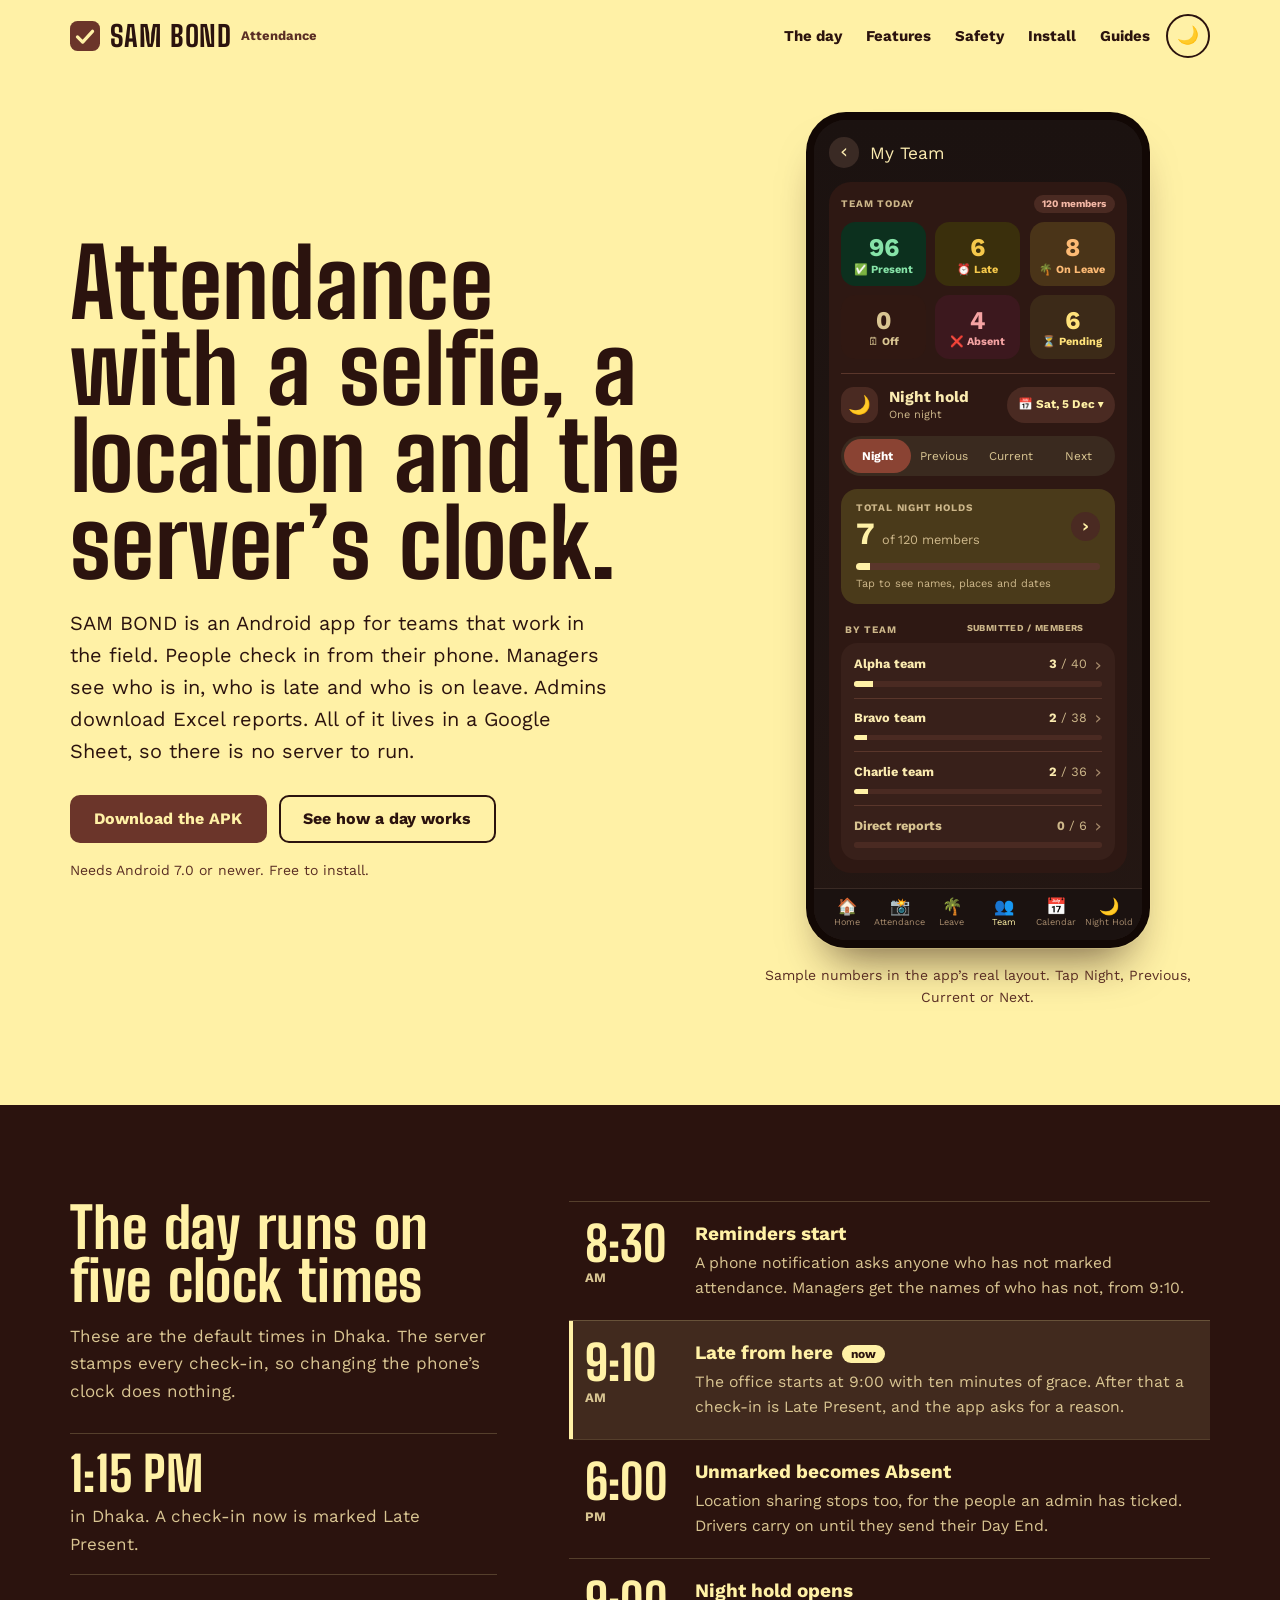
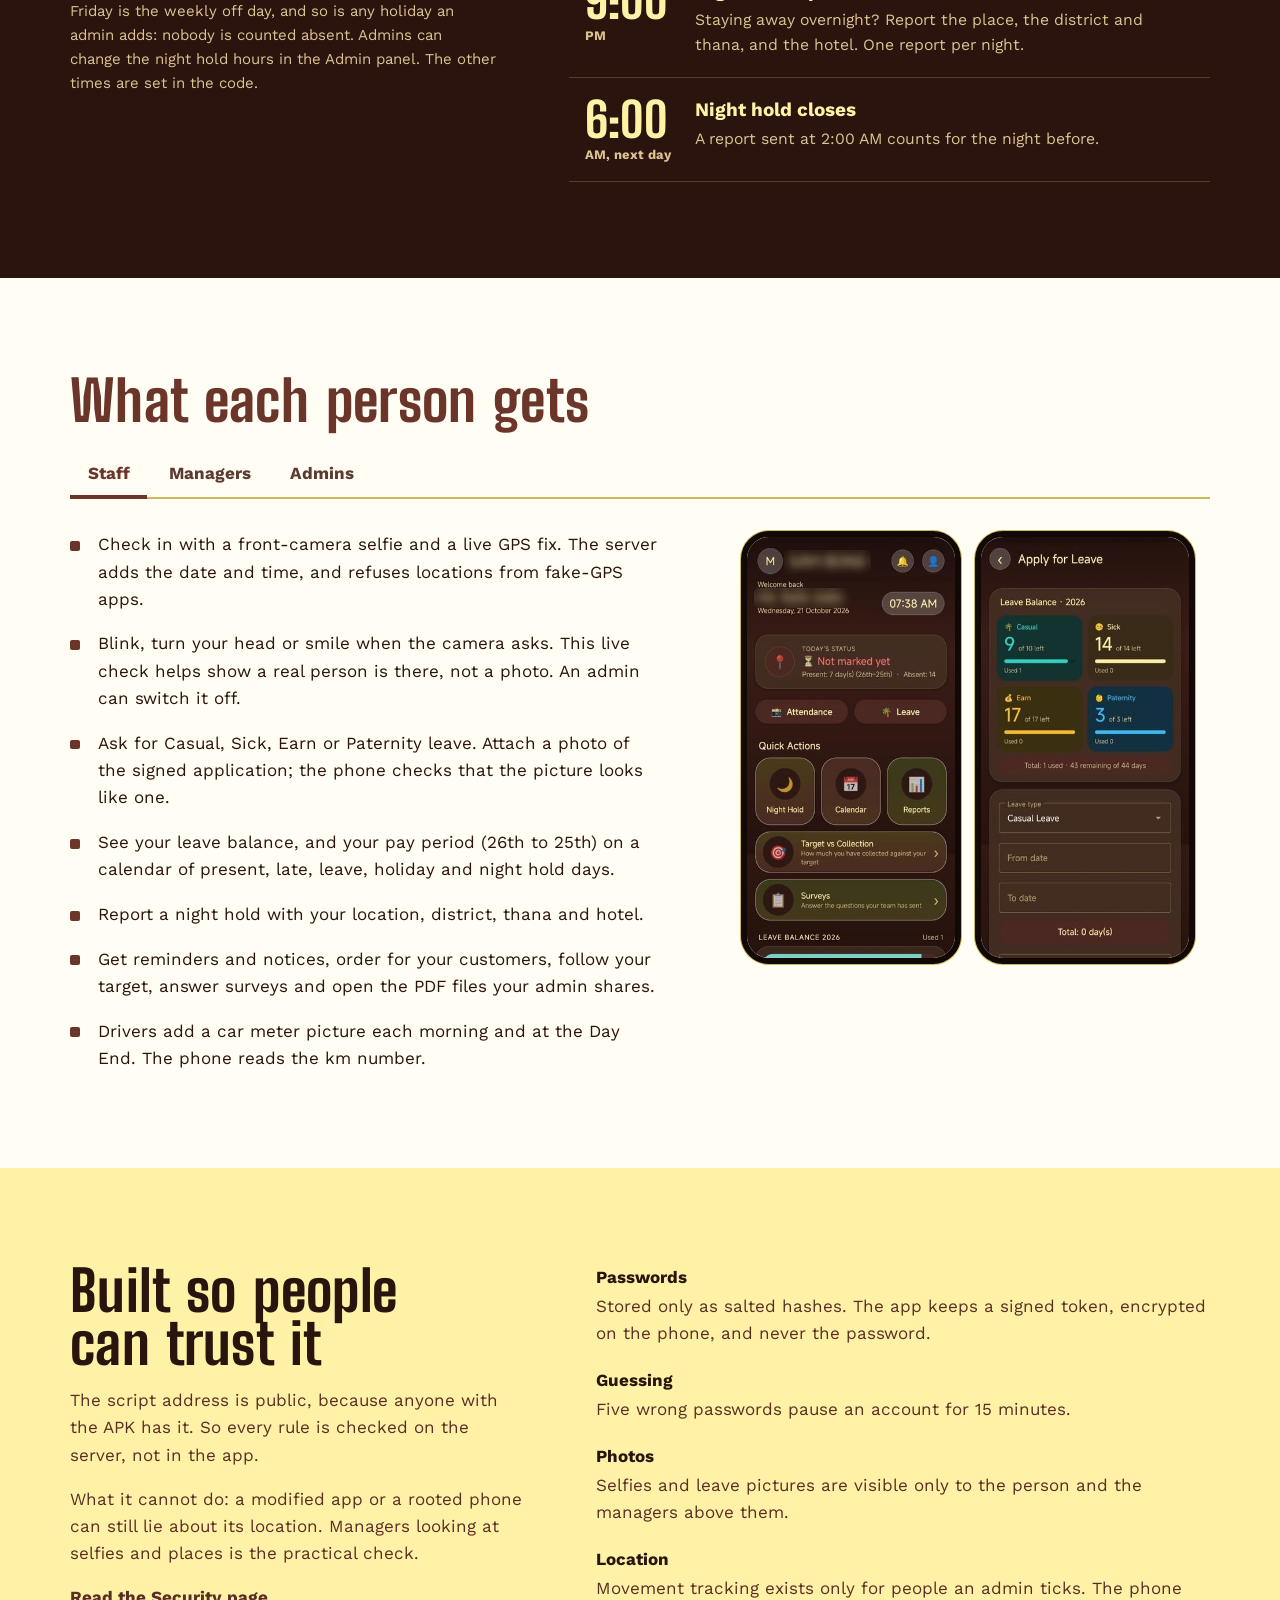
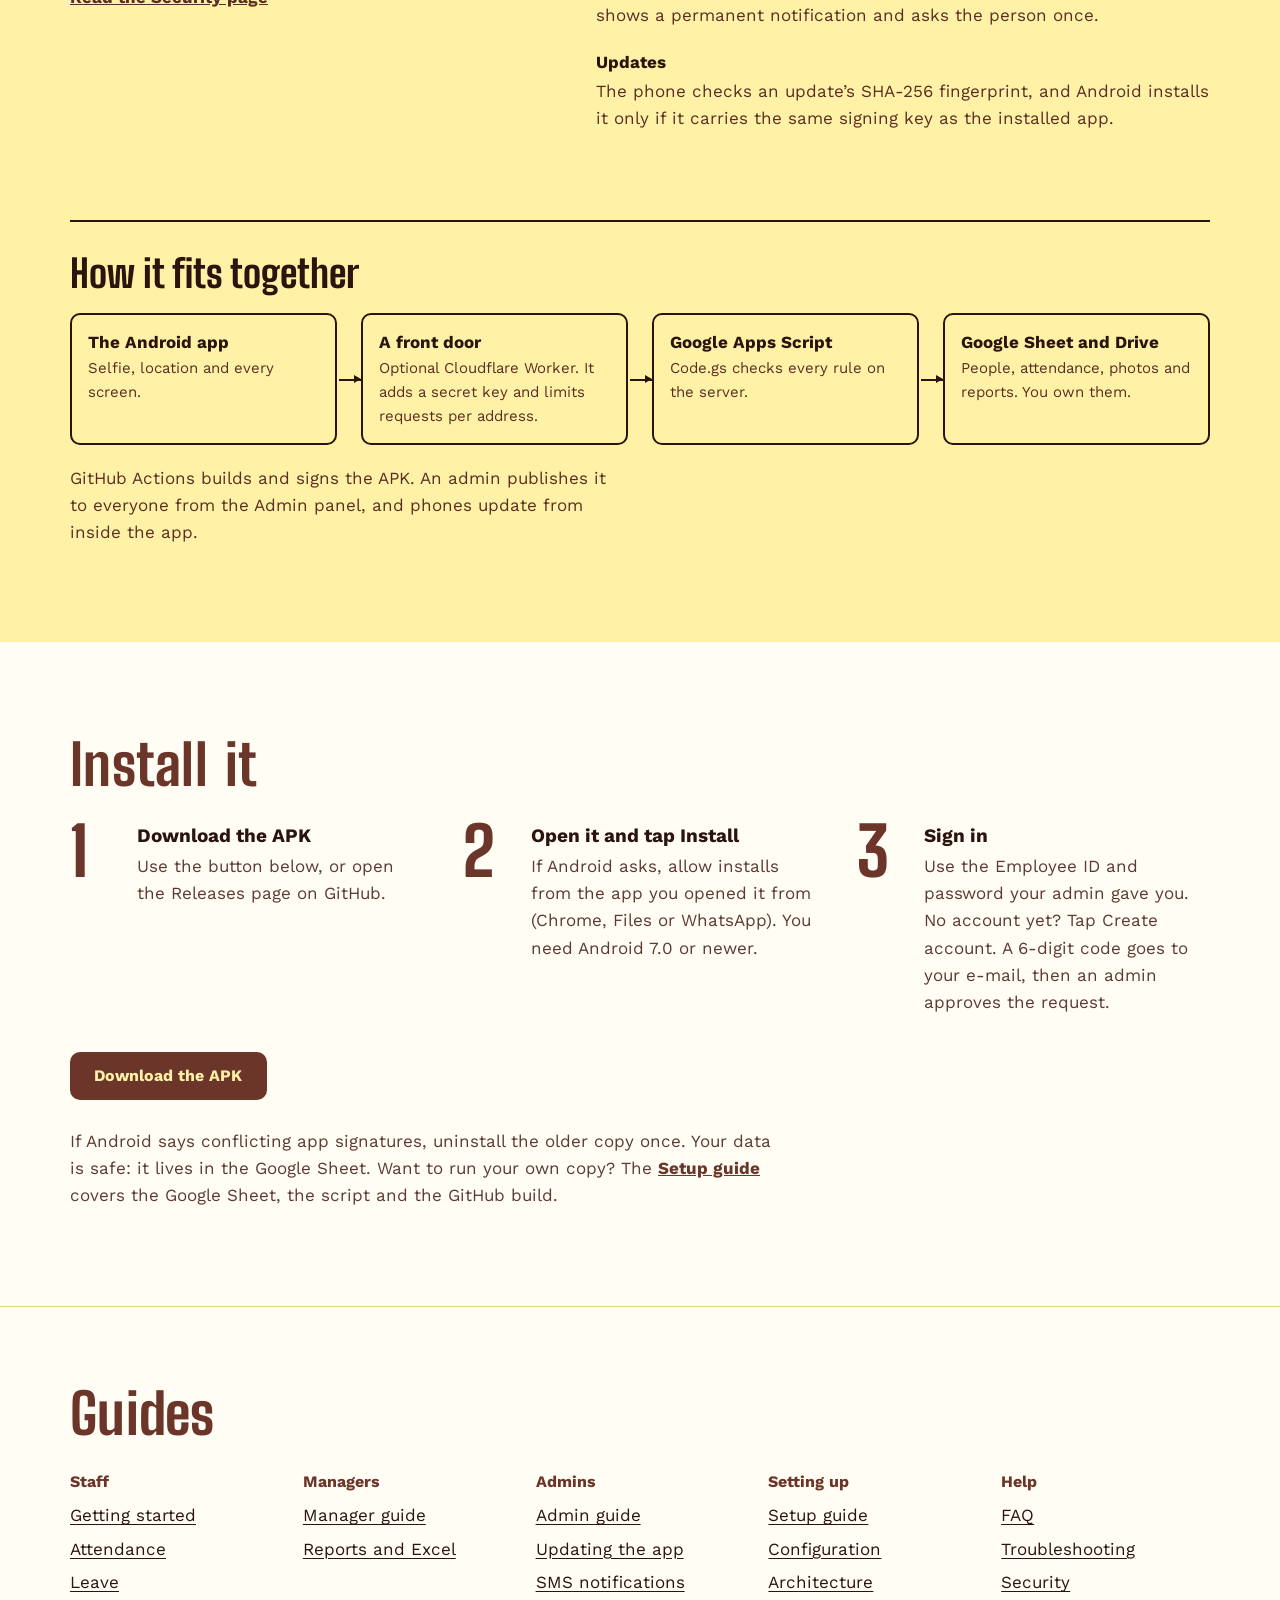
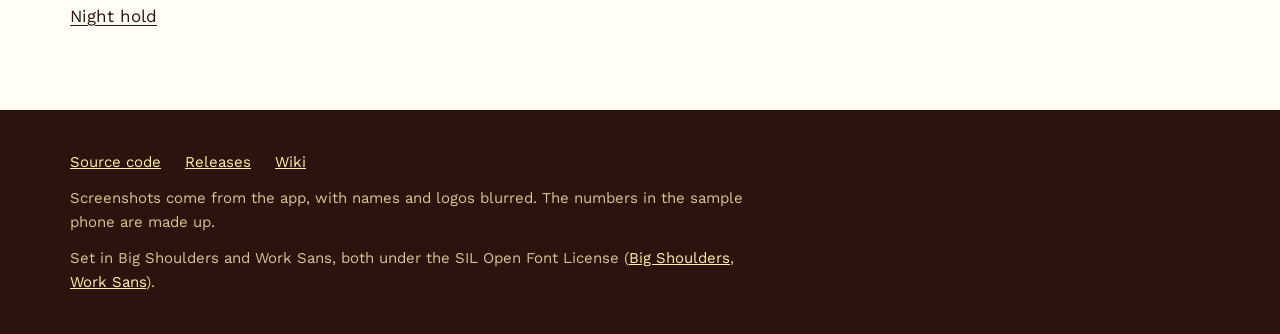
==== docs/index.html @ 95076100 "Apply update" ====
<!doctype html>
<html lang="en">
<head>
<meta charset="utf-8">
<meta name="viewport" content="width=device-width, initial-scale=1">
<title>SAM BOND Attendance: an Android attendance app for field teams</title>
<meta name="description" content="SAM BOND is an Android attendance app for field teams. Check in with a selfie and live GPS, ask for leave, report night holds and download Excel reports. Everything lives in a Google Sheet.">
<meta name="color-scheme" content="light dark">
<meta name="theme-color" content="#FFF1A6" media="(prefers-color-scheme: light)">
<meta name="theme-color" content="#2B130E" media="(prefers-color-scheme: dark)">
<link rel="canonical" href="https://rafikuddin.github.io/attendance/">
<meta property="og:type" content="website">
<meta property="og:site_name" content="SAM BOND Attendance">
<meta property="og:title" content="SAM BOND Attendance">
<meta property="og:description" content="Check in with a selfie, a location and the server’s clock. Leave, night hold, team views and Excel reports, all on a Google Sheet.">
<meta property="og:url" content="https://rafikuddin.github.io/attendance/">
<meta property="og:image" content="https://rafikuddin.github.io/attendance/og.png">
<meta property="og:image:width" content="1200">
<meta property="og:image:height" content="630">
<meta name="twitter:card" content="summary_large_image">
<link rel="icon" href="data:image/svg+xml,%3Csvg xmlns='http://www.w3.org/2000/svg' viewBox='0 0 32 32'%3E%3Crect width='32' height='32' rx='8' fill='%236B352A'/%3E%3Cpath d='M8 17l5.5 5.5L24 11' fill='none' stroke='%23FFF1A6' stroke-width='3.5' stroke-linecap='round' stroke-linejoin='round'/%3E%3C/svg%3E">
<link rel="preload" href="fonts/BigShoulders-Bold.woff" as="font" type="font/woff" crossorigin>
<link rel="preload" href="fonts/WorkSans-Regular.woff" as="font" type="font/woff" crossorigin>
<script>
/* Apply a saved Light / Dark choice before the page paints. */
(function () {
  try {
    var t = localStorage.getItem('sb-theme');
    if (t === 'light' || t === 'dark') document.documentElement.setAttribute('data-theme', t);
  } catch (e) { /* storage can be blocked: the page then follows the phone's setting */ }
})();
</script>
<style>
@font-face{font-family:"Big Shoulders";src:url("fonts/BigShoulders-Bold.woff") format("woff");font-weight:700;font-style:normal;font-display:swap}
@font-face{font-family:"Work Sans";src:url("fonts/WorkSans-Regular.woff") format("woff");font-weight:400;font-style:normal;font-display:swap}
@font-face{font-family:"Work Sans";src:url("fonts/WorkSans-Bold.woff") format("woff");font-weight:700;font-style:normal;font-display:swap}

/* ---------- Tokens: the app's own colours. Light = butter day, Dark = clay night ---------- */
:root{
  --display:"Big Shoulders","Arial Narrow","Roboto Condensed",Impact,sans-serif;
  --text:"Work Sans",system-ui,-apple-system,"Segoe UI",Roboto,"Helvetica Neue",Arial,sans-serif;
  --paper:#FFFDF4; --ink:#2B130E; --soft:#5B3A31; --accent:#6B352A;
  --line:#E4D488; --line-strong:#CDB955;
  --ground:#FFF1A6; --ground-ink:#2B130E; --ground-soft:#5A2E24;
  --btn:#6B352A; --btn-ink:#FFF1A6; --focus:#6B352A;
  --board:#2B130E; --board-ink:#FFF1A6; --board-soft:#D9C592; --board-line:rgba(255,241,166,.2);
  --trust:#FFF1A6; --trust-ink:#2B130E; --trust-soft:#5A2E24;
  color-scheme:light;
}
:root[data-theme="dark"]{
  --paper:#1D0E0A; --ink:#F6E7AE; --soft:#CDB78A; --accent:#FFF1A6;
  --line:#4A2A22; --line-strong:#6A4034;
  --ground:#2B130E; --ground-ink:#FFF1A6; --ground-soft:#D9C592;
  --btn:#FFF1A6; --btn-ink:#2B130E; --focus:#FFF1A6;
  --board:#120805; --board-ink:#FFF1A6; --board-soft:#CDB78A; --board-line:rgba(255,241,166,.18);
  --trust:#3A1D16; --trust-ink:#FBEBB0; --trust-soft:#D9C592;
  color-scheme:dark;
}
@media (prefers-color-scheme: dark){
  :root:not([data-theme="light"]){
    --paper:#1D0E0A; --ink:#F6E7AE; --soft:#CDB78A; --accent:#FFF1A6;
    --line:#4A2A22; --line-strong:#6A4034;
    --ground:#2B130E; --ground-ink:#FFF1A6; --ground-soft:#D9C592;
    --btn:#FFF1A6; --btn-ink:#2B130E; --focus:#FFF1A6;
    --board:#120805; --board-ink:#FFF1A6; --board-soft:#CDB78A; --board-line:rgba(255,241,166,.18);
    --trust:#3A1D16; --trust-ink:#FBEBB0; --trust-soft:#D9C592;
    color-scheme:dark;
  }
}

/* ---------- Base ---------- */
*,*::before,*::after{box-sizing:border-box}
html{-webkit-text-size-adjust:100%;scroll-behavior:smooth;scroll-padding-top:1rem}
body{margin:0;background:var(--paper);color:var(--ink);font:400 1.0625rem/1.6 var(--text);font-synthesis:none;text-rendering:optimizeLegibility}
img{max-width:100%;height:auto}
a{color:inherit}
p{text-wrap:pretty}
h1,h2,h3{text-wrap:balance}
:focus-visible{outline:3px solid var(--focus);outline-offset:3px;border-radius:4px}
.skip{position:absolute;left:1rem;top:-5rem;z-index:20;background:var(--btn);color:var(--btn-ink);padding:.7rem 1rem;border-radius:8px;font-weight:700}
.skip:focus{top:1rem}
.wrap{width:100%;max-width:1180px;margin-inline:auto;padding-inline:1.25rem}
h2{margin:0 0 1rem;font:700 clamp(2.1rem,6.2vw,3.5rem)/.95 var(--display);letter-spacing:.005em;word-spacing:.08em}
.btn{display:inline-flex;align-items:center;justify-content:center;min-height:3rem;padding:.55rem 1.4rem;border:2px solid transparent;border-radius:10px;font:700 1rem/1.2 var(--text);text-decoration:none;cursor:pointer}
.btn--primary{background:var(--btn);color:var(--btn-ink)}
.btn--primary:hover{filter:brightness(1.12)}
.btn--ghost{border-color:currentColor;color:inherit;background:transparent}
.btn--ghost:hover{background:rgba(127,127,127,.16)}
.btn:active{transform:translateY(1px)}

/* ---------- Header ---------- */
.bar{background:var(--ground);color:var(--ground-ink)}
.bar .wrap{display:flex;align-items:center;gap:1rem;min-height:4.5rem}
.mark{display:flex;align-items:center;gap:.6rem;margin-right:auto;text-decoration:none;white-space:nowrap}
.mark svg{width:30px;height:30px;flex:none}
.mark b{font:700 1.8rem/1 var(--display);letter-spacing:.02em;word-spacing:.08em}
.mark span{font-size:.8125rem;font-weight:700;color:var(--ground-soft)}
@media (max-width:519px){.mark span{display:none}}
@media (max-width:379px){
  .bar .wrap{gap:.5rem;padding-inline:1rem}
  .mark{gap:.45rem}
  .mark svg{width:26px;height:26px}
  .mark b{font-size:1.55rem}
  .bar__go{padding:.45rem .7rem}
  .mode{width:40px;height:40px}
}
.nav{display:none;gap:1.5rem}
.nav a{font-size:.9375rem;font-weight:700;text-decoration:none}
.nav a:hover{text-decoration:underline;text-underline-offset:5px}
.bar__go{font-size:.9375rem;font-weight:700;padding:.5rem .95rem;border-radius:8px;background:var(--btn);color:var(--btn-ink);text-decoration:none}
.mode{display:grid;place-items:center;width:44px;height:44px;border:2px solid currentColor;border-radius:50%;background:transparent;color:inherit;font-size:1.1rem;line-height:1;cursor:pointer}
@media (min-width:760px){.nav{display:flex}.bar__go{display:none}}

/* ---------- Intro ---------- */
.intro{background:var(--ground);color:var(--ground-ink);padding-block:clamp(1.25rem,4vw,2.5rem) clamp(3.5rem,8vw,6rem)}
.intro .wrap{display:grid;gap:2.75rem}
@media (min-width:920px){.intro .wrap{grid-template-columns:minmax(0,1.15fr) minmax(0,.85fr);align-items:center;gap:3rem}}
h1{margin:0 0 1.25rem;font:700 clamp(2.9rem,10.6vw,5.9rem)/.92 var(--display);letter-spacing:.003em;word-spacing:.08em}
.lede{max-width:34rem;margin:0 0 1.75rem;font-size:clamp(1.0625rem,2.4vw,1.25rem)}
.actions{display:flex;flex-wrap:wrap;gap:.75rem}
.fine{max-width:34rem;margin:1rem 0 0;font-size:.875rem;color:var(--ground-soft)}

/* The sample phone: real layout, sample numbers */
.demo{margin:0}
.phone{--pw:320px;--sw:304px;--z:.8444;width:var(--pw);margin-inline:auto;padding:8px;border-radius:40px;background:#120805;box-shadow:0 0 0 1px rgba(255,241,166,.22),0 30px 46px -22px rgba(43,19,14,.65)}
@media (min-width:920px){.phone{--pw:344px;--sw:328px;--z:.9111}}
@media (max-width:359px){.phone{--pw:280px;--sw:264px;--z:.7333}}
.screen{width:var(--sw);overflow:hidden;border-radius:32px;background:#1b1210}
.demo figcaption{max-width:var(--pw);margin:1rem auto 0;font-size:.875rem;color:var(--ground-soft);text-align:center}
.app{width:360px;zoom:var(--z);padding:14px 16px 0;background:linear-gradient(#1b1210,#241713);color:#FBEBB0;font:400 14px/1.3 var(--text)}
@supports not (zoom:1){.app{transform:scale(var(--z));transform-origin:0 0}.screen{height:calc(var(--sw) * 2.05)}}
.a-bar{display:flex;align-items:center;gap:12px;height:44px;margin-bottom:10px}
.a-back{display:grid;place-items:center;width:34px;height:34px;border-radius:50%;background:#3A2A24;font-size:22px;line-height:1;padding-bottom:3px}
.a-title{font-size:19px}
.a-card{padding:14px;border-radius:24px;background:#2E1813}
.a-th{display:flex;align-items:center;justify-content:space-between;font-size:11px;font-weight:700;letter-spacing:.08em;color:#CDB78A}
.a-pill{padding:3px 9px;border-radius:12px;background:#4A2A22;color:#F4B8A6;font-size:11px;letter-spacing:0}
.a-trow{display:flex;gap:10px;margin-top:10px}
.a-tile{flex:1;min-width:0;padding:12px 4px 10px;border-radius:16px;text-align:center}
.a-tn{font-size:28px;font-weight:700;line-height:1.15;font-variant-numeric:tabular-nums}
.a-tl{font-size:12px;font-weight:700;white-space:nowrap}
.a-sec{margin-top:16px}
.a-div{height:1px;margin-bottom:14px;background:#5A362B}
.a-head{display:flex;align-items:center}
.a-ic{display:grid;place-items:center;flex:none;width:40px;height:40px;margin-right:12px;border-radius:14px;background:#4A2A22;font-size:20px}
.a-ti{flex:1;min-width:0}
.a-t{font-size:17px;font-weight:700;line-height:1.2;color:#FBEBB0}
.a-s{margin-top:1px;overflow:hidden;font-size:12px;color:#CDB78A;white-space:nowrap;text-overflow:ellipsis}
.a-chip{display:flex;align-items:center;height:40px;margin-left:8px;padding:0 12px;border-radius:20px;background:#4A2A22;color:#FFF1A6;font-size:13px;font-weight:700;white-space:nowrap}
.a-chip[hidden]{display:none}
.a-seg{display:flex;margin-top:14px;padding:3px;border-radius:22px;background:#3A2A1F}
.a-seg button{flex:1;height:38px;min-width:0;border:0;border-radius:19px;background:transparent;color:#D9C592;font:400 13px var(--text);cursor:pointer}
.a-seg button[aria-pressed="true"]{background:#8A4333;color:#fff;font-weight:700}
.a-seg button:focus-visible{outline:2px solid #FFF1A6;outline-offset:1px}
.a-hero{margin-top:14px;padding:14px 16px;border-radius:18px;background:#4A3A1A}
.a-htop{display:flex;align-items:center}
.a-hl{flex:1;min-width:0}
.a-ov{font-size:11px;font-weight:700;letter-spacing:.08em;color:#CDB78A}
.a-nr{display:flex;align-items:baseline;margin-top:2px}
.a-big{font-size:34px;font-weight:700;line-height:1.15;color:#FFF1A6;font-variant-numeric:tabular-nums}
.a-sfx{margin-left:8px;font-size:14px;color:#CDB78A}
.a-cc{display:grid;place-items:center;width:32px;height:32px;border-radius:50%;background:#4A2A22;color:#FFF1A6;font-size:20px;font-weight:700;padding-bottom:2px}
.a-track{display:flex;width:100%;overflow:hidden;background:#5A362B}
.a-track i{display:block;height:100%;background:#FFF1A6;animation:grow .7s ease-out both}
.a-hero .a-track{height:8px;margin-top:12px;border-radius:4px}
.a-hint{margin-top:8px;font-size:12px;color:#CDB78A}
.a-cap{display:flex;justify-content:space-between;margin-top:20px;padding:0 34px 8px 4px;font-size:11px;font-weight:700;letter-spacing:.08em;color:#CDB78A}
.a-cap span:last-child{font-size:10px;letter-spacing:.04em}
.a-grp{padding:2px 0;border-radius:18px;background:#38201A}
.a-row{padding:12px 14px}
.a-rl{display:flex;align-items:center;margin-bottom:8px}
.a-rn{flex:1;min-width:0;overflow:hidden;font-size:14px;font-weight:700;color:#FBEBB0;white-space:nowrap;text-overflow:ellipsis}
.a-rn.is0{color:#D9C592}
.a-rr{margin-left:8px;font-size:14px;color:#CDB78A;font-variant-numeric:tabular-nums}
.a-rr b{color:#FBEBB0}
.a-rr b.is0{color:#CDB78A}
.a-ch{margin-left:8px;font-size:20px;line-height:1;color:#A68A6C}
.a-row .a-track{height:6px;border-radius:3px;background:#4A2A22}
.a-rc{margin-top:6px;font-size:12px;color:#CDB78A}
.a-hr{height:1px;margin:0 14px;background:#5A362B}
.a-nav{display:flex;margin:16px -16px 0;padding:8px 8px 12px;background:#1b1210;border-top:1px solid #3A2A24}
.a-nav span{flex:1;font-size:10px;text-align:center;color:#A68A6C}
.a-nav b{display:block;font-size:18px;font-weight:400;line-height:1.3}
.a-nav .on{color:#FFF1A6}
@keyframes grow{from{width:0}}

/* ---------- The board ---------- */
.board{--focus:var(--board-ink);padding-block:clamp(3.5rem,8vw,6rem);background:var(--board);color:var(--board-ink)}
.board .wrap{display:grid;gap:2.5rem}
@media (min-width:920px){.board .wrap{grid-template-columns:minmax(0,.8fr) minmax(0,1.2fr);gap:4.5rem}}
.board p{margin:0 0 .75rem;color:var(--board-soft)}
.now{display:flex;flex-wrap:wrap;align-items:baseline;gap:.35rem .8rem;margin-top:1.75rem;padding:1rem 0;border-block:1px solid var(--board-line);color:var(--board-ink)}
.now b{font:700 3rem/1 var(--display);letter-spacing:.01em;font-variant-numeric:tabular-nums}
.now span{color:var(--board-soft);max-width:22rem}
.rules{margin:0;padding:0;list-style:none}
.rule{display:grid;grid-template-columns:5.6rem minmax(0,1fr);gap:0 1.25rem;padding:1.25rem 1rem;border-top:1px solid var(--board-line)}
.rule:last-child{border-bottom:1px solid var(--board-line)}
.rule__time{font:700 3rem/.9 var(--display);font-variant-numeric:tabular-nums;color:var(--board-ink)}
.rule__time small{display:block;margin-top:.4rem;font:700 .8125rem/1 var(--text);color:var(--board-soft)}
.rule h3{margin:0 0 .25rem;font:700 1.1875rem/1.25 var(--text);color:var(--board-ink)}
.rule p{margin:0;font-size:.9844rem}
.rule .tag{display:none;margin-left:.6rem;padding:.12rem .55rem;border-radius:999px;background:var(--board-ink);color:var(--board);font-size:.75rem;vertical-align:.12em}
.rule.is-now{background:rgba(255,241,166,.1);box-shadow:inset 4px 0 0 var(--board-ink)}
.rule.is-now .tag{display:inline-block}
.board .board__note{margin-top:1.5rem;font-size:.9375rem}

/* ---------- Features ---------- */
.feat{padding-block:clamp(3.5rem,8vw,6rem)}
.feat h2{color:var(--accent)}
.tabs{display:flex;flex-wrap:wrap;gap:.25rem;margin:1.5rem 0 2rem;border-bottom:2px solid var(--line-strong)}
.tabs button{margin-bottom:-2px;padding:.85rem 1.1rem;border:0;border-bottom:4px solid transparent;background:none;color:var(--soft);font:700 1.0625rem/1 var(--text);cursor:pointer}
.tabs button[aria-selected="true"]{color:var(--accent);border-bottom-color:var(--accent)}
.panel{display:grid;gap:2.25rem}
.panel[hidden]{display:none}
@media (min-width:920px){.panel{grid-template-columns:minmax(0,1.1fr) minmax(0,.9fr);gap:4rem;align-items:start}}
.ticks{display:grid;gap:1.1rem;max-width:40rem;margin:0;padding:0;list-style:none}
.ticks li{position:relative;padding-left:1.75rem}
.ticks li::before{content:"";position:absolute;left:0;top:.58em;width:.62rem;height:.62rem;border-radius:2px;background:var(--accent)}
.shots{display:flex;justify-content:center;gap:.9rem;margin:0}
.shots img{width:min(46%,220px);aspect-ratio:360/708;border:6px solid #120805;border-radius:28px;background:#120805;box-shadow:0 0 0 1px var(--line-strong)}

/* ---------- Safety and how it fits ---------- */
.trust{--focus:var(--trust-ink);padding-block:clamp(3.5rem,8vw,6rem);background:var(--trust);color:var(--trust-ink)}
.trust .wrap{display:grid;gap:2.5rem}
@media (min-width:920px){.trust .wrap{grid-template-columns:minmax(0,.85fr) minmax(0,1.15fr);gap:4.5rem}}
.trust p{max-width:34rem;color:var(--trust-soft)}
.trust a{font-weight:700}
.facts{display:grid;gap:1.25rem;margin:0}
.facts div{display:grid;gap:.1rem}
.facts dt{font-weight:700}
.facts dd{margin:0;color:var(--trust-soft)}
.fit{grid-column:1/-1;margin-top:1rem;padding-top:2rem;border-top:2px solid currentColor}
.fit h3{margin:0 0 1.25rem;font:700 clamp(1.7rem,4.4vw,2.4rem)/1 var(--display)}
.flow{display:grid;gap:.75rem;margin:0;padding:0;list-style:none}
.flow li{position:relative;padding:.9rem 1rem;border:2px solid currentColor;border-radius:10px}
.flow li + li::before{content:"";position:absolute;left:1.5rem;top:calc(-.75rem - 2px);height:.75rem;border-left:2px solid currentColor}
.flow li + li::after{content:"";position:absolute;left:calc(1.5rem - .3rem + 1px);top:calc(-.3rem - 2px);border:.3rem solid transparent;border-top:.45rem solid currentColor;border-bottom:0}
.flow b{display:block}
.flow span{display:block;font-size:.9375rem;color:var(--trust-soft)}
.fit__note{margin:1.25rem 0 0;max-width:46rem}
@media (min-width:920px){
  .flow{grid-template-columns:repeat(4,minmax(0,1fr));gap:1.5rem}
  .flow li + li::before{left:-1.5rem;top:50%;width:1.5rem;height:0;border-left:0;border-top:2px solid currentColor}
  .flow li + li::after{left:calc(-.45rem - 2px);top:calc(50% - .3rem + 1px);border:.3rem solid transparent;border-left:.45rem solid currentColor;border-right:0}
}

/* ---------- Install ---------- */
.install{padding-block:clamp(3.5rem,8vw,6rem)}
.install h2{color:var(--accent)}
.steps{display:grid;gap:2rem;margin:2rem 0 0;padding:0;list-style:none;counter-reset:s}
@media (min-width:920px){.steps{grid-template-columns:repeat(3,minmax(0,1fr));gap:2.5rem}}
.steps li{display:grid;grid-template-columns:3.2rem minmax(0,1fr);gap:0 1rem;counter-increment:s}
.steps li::before{content:counter(s);font:700 4.2rem/.82 var(--display);color:var(--accent)}
.steps h3{margin:0 0 .35rem;font:700 1.1875rem/1.25 var(--text)}
.steps p{margin:0;color:var(--soft)}
.install__go{margin-top:2.25rem}
.install__notes{max-width:44rem;margin:1.75rem 0 0;color:var(--soft)}
.install__notes a{color:var(--accent);font-weight:700}

/* ---------- Guides ---------- */
.guides{padding-block:clamp(3rem,7vw,5rem);border-top:1px solid var(--line)}
.guides h2{color:var(--accent)}
.glist{display:grid;grid-template-columns:repeat(2,minmax(0,1fr));gap:2rem 1.5rem;margin-top:2rem}
@media (min-width:920px){.glist{grid-template-columns:repeat(5,minmax(0,1fr))}}
.glist h3{margin:0 0 .6rem;font:700 1rem/1.3 var(--text);color:var(--accent)}
.glist ul{display:grid;gap:.4rem;margin:0;padding:0;list-style:none}
.glist a{text-underline-offset:3px}

/* ---------- Footer ---------- */
.foot{--focus:var(--board-ink);padding-block:2.5rem;background:var(--board);color:var(--board-soft);font-size:.9375rem}
.foot .wrap{display:grid;gap:.75rem}
.foot p{margin:0;max-width:44rem}
.foot a{color:var(--board-ink)}
.foot__links{display:flex;flex-wrap:wrap;gap:.5rem 1.5rem}

@media (prefers-reduced-motion:reduce){
  html{scroll-behavior:auto}
  *,*::before,*::after{animation:none!important;transition:none!important}
}
</style>
</head>
<body>
<a class="skip" href="#main">Skip to content</a>

<header class="bar">
  <div class="wrap">
    <a class="mark" href="#top" aria-label="SAM BOND Attendance, top of the page">
      <svg viewBox="0 0 32 32" aria-hidden="true"><rect width="32" height="32" rx="8" fill="#6B352A"/><path d="M8 17l5.5 5.5L24 11" fill="none" stroke="#FFF1A6" stroke-width="3.5" stroke-linecap="round" stroke-linejoin="round"/></svg>
      <b>SAM BOND</b><span>Attendance</span>
    </a>
    <nav class="nav" aria-label="Sections">
      <a href="#day">The day</a>
      <a href="#features">Features</a>
      <a href="#trust">Safety</a>
      <a href="#install">Install</a>
      <a href="#guides">Guides</a>
    </nav>
    <a class="bar__go" href="#install">Install</a>
    <button class="mode" id="mode" type="button" aria-label="Switch to the dark theme">🌙</button>
  </div>
</header>

<main id="main">

<section class="intro" id="top">
  <div class="wrap">
    <div>
      <h1>Attendance with a selfie, a location and the server’s clock.</h1>
      <p class="lede">SAM BOND is an Android app for teams that work in the field. People check in from their phone. Managers see who is in, who is late and who is on leave. Admins download Excel reports. All of it lives in a Google Sheet, so there is no server to run.</p>
      <div class="actions">
        <a class="btn btn--primary" id="dl" href="https://github.com/rafikuddin/attendance/releases/latest">Download the APK</a>
        <a class="btn btn--ghost" href="#day">See how a day works</a>
      </div>
      <p class="fine" id="rel">Needs Android 7.0 or newer. Free to install.</p>
    </div>

    <figure class="demo">
      <div class="phone">
        <div class="screen">
          <div class="app" id="app">
            <div class="a-bar" aria-hidden="true"><span class="a-back">‹</span><span class="a-title">My Team</span></div>
            <div class="a-card">
              <div class="a-th" aria-hidden="true"><span>TEAM TODAY</span><span class="a-pill">120 members</span></div>
              <div class="a-trow" aria-hidden="true">
                <div class="a-tile" style="background:#0C301E;color:#86E3A8"><div class="a-tn" data-to="96">96</div><div class="a-tl">✅ Present</div></div>
                <div class="a-tile" style="background:#3A2F0C;color:#F5C84B"><div class="a-tn" data-to="6">6</div><div class="a-tl">⏰ Late</div></div>
                <div class="a-tile" style="background:#4A3418;color:#FDBA74"><div class="a-tn" data-to="8">8</div><div class="a-tl">🌴 On Leave</div></div>
              </div>
              <div class="a-trow" aria-hidden="true">
                <div class="a-tile" style="background:#301812;color:#D9C592"><div class="a-tn" data-to="0">0</div><div class="a-tl">🗓 Off</div></div>
                <div class="a-tile" style="background:#3C181E;color:#F5A3A3"><div class="a-tn" data-to="4">4</div><div class="a-tl">❌ Absent</div></div>
                <div class="a-tile" style="background:#3C2A18;color:#FFE27A"><div class="a-tn" data-to="6">6</div><div class="a-tl">⏳ Pending</div></div>
              </div>

              <div class="a-sec">
                <div class="a-div"></div>
                <div class="a-head">
                  <div class="a-ic" aria-hidden="true">🌙</div>
                  <div class="a-ti"><div class="a-t">Night hold</div><div class="a-s" id="nhSub">One night</div></div>
                  <div class="a-chip" id="nhChip" aria-hidden="true">📅 Last night ▾</div>
                </div>
                <div class="a-seg" id="nhSeg" role="group" aria-label="Night hold period">
                  <button type="button" data-mode="night" aria-pressed="true">Night</button>
                  <button type="button" data-mode="prev" aria-pressed="false">Previous</button>
                  <button type="button" data-mode="current" aria-pressed="false">Current</button>
                  <button type="button" data-mode="next" aria-pressed="false">Next</button>
                </div>
                <div class="a-hero">
                  <div class="a-htop">
                    <div class="a-hl">
                      <div class="a-ov">TOTAL NIGHT HOLDS</div>
                      <div class="a-nr"><span class="a-big" id="nhBig">7</span><span class="a-sfx" id="nhSfx">of 120 members</span></div>
                    </div>
                    <div class="a-cc" aria-hidden="true">›</div>
                  </div>
                  <div class="a-track" id="nhBar"><i style="width:5.8%"></i></div>
                  <div class="a-hint">Tap to see names, places and dates</div>
                </div>
                <div class="a-cap"><span>BY TEAM</span><span id="nhCol">SUBMITTED / MEMBERS</span></div>
                <div class="a-grp" id="nhRows"></div>
              </div>
            </div>
            <div class="a-nav" aria-hidden="true">
              <span><b>🏠</b>Home</span><span><b>📸</b>Attendance</span><span><b>🌴</b>Leave</span><span class="on"><b>👥</b>Team</span><span><b>📅</b>Calendar</span><span><b>🌙</b>Night Hold</span>
            </div>
          </div>
        </div>
      </div>
      <figcaption>Sample numbers in the app’s real layout. Tap Night, Previous, Current or Next.</figcaption>
    </figure>
  </div>
</section>

<section class="board" id="day" aria-labelledby="day-h">
  <div class="wrap">
    <div>
      <h2 id="day-h">The day runs on five clock times</h2>
      <p>These are the default times in Dhaka. The server stamps every check-in, so changing the phone’s clock does nothing.</p>
      <div class="now"><b id="nowT">9:10 AM</b><span id="nowMsg">in Dhaka.</span></div>
      <p class="board__note">Friday is the weekly off day, and so is any holiday an admin adds: nobody is counted absent. Admins can change the night hold hours in the Admin panel. The other times are set in the code.</p>
    </div>
    <ol class="rules" id="rules">
      <li class="rule" data-id="r1">
        <div class="rule__time">8:30<small>AM</small></div>
        <div><h3>Reminders start<span class="tag">now</span></h3><p>A phone notification asks anyone who has not marked attendance. Managers get the names of who has not, from 9:10.</p></div>
      </li>
      <li class="rule" data-id="r2">
        <div class="rule__time">9:10<small>AM</small></div>
        <div><h3>Late from here<span class="tag">now</span></h3><p>The office starts at 9:00 with ten minutes of grace. After that a check-in is Late Present, and the app asks for a reason.</p></div>
      </li>
      <li class="rule" data-id="r3">
        <div class="rule__time">6:00<small>PM</small></div>
        <div><h3>Unmarked becomes Absent<span class="tag">now</span></h3><p>Location sharing stops too, for the people an admin has ticked. Drivers carry on until they send their Day End.</p></div>
      </li>
      <li class="rule" data-id="r4">
        <div class="rule__time">9:00<small>PM</small></div>
        <div><h3>Night hold opens<span class="tag">now</span></h3><p>Staying away overnight? Report the place, the district and thana, and the hotel. One report per night.</p></div>
      </li>
      <li class="rule" data-id="r5">
        <div class="rule__time">6:00<small>AM, next day</small></div>
        <div><h3>Night hold closes<span class="tag">now</span></h3><p>A report sent at 2:00 AM counts for the night before.</p></div>
      </li>
    </ol>
  </div>
</section>

<section class="feat" id="features" aria-labelledby="feat-h">
  <div class="wrap">
    <h2 id="feat-h">What each person gets</h2>
    <div class="tabs" role="tablist" aria-label="Choose a role">
      <button type="button" role="tab" id="tab-staff" aria-controls="panel-staff" aria-selected="true">Staff</button>
      <button type="button" role="tab" id="tab-mgr" aria-controls="panel-mgr" aria-selected="false" tabindex="-1">Managers</button>
      <button type="button" role="tab" id="tab-admin" aria-controls="panel-admin" aria-selected="false" tabindex="-1">Admins</button>
    </div>

    <div class="panel" role="tabpanel" id="panel-staff" aria-labelledby="tab-staff">
      <ul class="ticks">
        <li>Check in with a front-camera selfie and a live GPS fix. The server adds the date and time, and refuses locations from fake-GPS apps.</li>
        <li>Blink, turn your head or smile when the camera asks. This live check helps show a real person is there, not a photo. An admin can switch it off.</li>
        <li>Ask for Casual, Sick, Earn or Paternity leave. Attach a photo of the signed application; the phone checks that the picture looks like one.</li>
        <li>See your leave balance, and your pay period (26th to 25th) on a calendar of present, late, leave, holiday and night hold days.</li>
        <li>Report a night hold with your location, district, thana and hotel.</li>
        <li>Get reminders and notices, order for your customers, follow your target, answer surveys and open the PDF files your admin shares.</li>
        <li>Drivers add a car meter picture each morning and at the Day End. The phone reads the km number.</li>
      </ul>
      <div class="shots">
        <img src="screenshots/home.jpg" width="360" height="708" loading="lazy" decoding="async" alt="Home screen with today’s status, quick actions and leave balance">
        <img src="screenshots/leave.jpg" width="360" height="708" loading="lazy" decoding="async" alt="Leave screen with balances for Casual, Sick, Earn and Paternity leave">
      </div>
    </div>

    <div class="panel" role="tabpanel" id="panel-mgr" aria-labelledby="tab-mgr" hidden>
      <ul class="ticks">
        <li>See today’s team at a glance: present, late, on leave, off, absent and pending.</li>
        <li>Open a person’s selfie, and the place it was taken on the map.</li>
        <li>Approve or reject leave for the people below you. Nobody can decide their own.</li>
        <li>Read the night hold summary by team, for one night or a whole pay cycle.</li>
        <li>Post a notice to your team, and download their attendance and night hold reports as Excel.</li>
        <li>Follow a tracked person’s route on the map, when an admin has switched tracking on for them.</li>
      </ul>
      <div class="shots">
        <img src="screenshots/team.jpg" width="360" height="708" loading="lazy" decoding="async" alt="My Team screen with today’s counts and each person’s status">
        <img src="screenshots/notices.jpg" width="360" height="708" loading="lazy" decoding="async" alt="Notices screen with a button to post a notice to your team">
      </div>
    </div>

    <div class="panel" role="tabpanel" id="panel-admin" aria-labelledby="tab-admin" hidden>
      <ul class="ticks">
        <li>Add people, approve new account requests, set roles, choose who may use which menu, and switch people active or inactive.</li>
        <li>Add holidays, post notices to everyone (with an optional SMS) and set the night hold hours.</li>
        <li>Upload the target and collection Excel files. Everyone sees their own numbers; managers see their team.</li>
        <li>Download Attendance and Night hold reports as Excel, or e-mail them to staff.</li>
        <li>Build surveys with nine kinds of question, including picture attachments.</li>
        <li>Publish a new version of the app from your phone, and make it compulsory.</li>
        <li>Risky actions ask for your own password again.</li>
      </ul>
      <div class="shots">
        <img src="screenshots/admin-report.jpg" width="360" height="708" loading="lazy" decoding="async" alt="Admin report screen: download attendance or night hold as Excel">
        <img src="screenshots/admin-app.jpg" width="360" height="708" loading="lazy" decoding="async" alt="Admin app screen: publish a new version to everyone">
      </div>
    </div>
    <noscript><style>.panel[hidden]{display:grid}</style></noscript>
  </div>
</section>

<section class="trust" id="trust" aria-labelledby="trust-h">
  <div class="wrap">
    <div>
      <h2 id="trust-h">Built so people can trust it</h2>
      <p>The script address is public, because anyone with the APK has it. So every rule is checked on the server, not in the app.</p>
      <p>What it cannot do: a modified app or a rooted phone can still lie about its location. Managers looking at selfies and places is the practical check.</p>
      <p><a href="https://github.com/rafikuddin/attendance/wiki/Security">Read the Security page</a></p>
    </div>
    <dl class="facts">
      <div><dt>Passwords</dt><dd>Stored only as salted hashes. The app keeps a signed token, encrypted on the phone, and never the password.</dd></div>
      <div><dt>Guessing</dt><dd>Five wrong passwords pause an account for 15 minutes.</dd></div>
      <div><dt>Photos</dt><dd>Selfies and leave pictures are visible only to the person and the managers above them.</dd></div>
      <div><dt>Location</dt><dd>Movement tracking exists only for people an admin ticks. The phone shows a permanent notification and asks the person once.</dd></div>
      <div><dt>Updates</dt><dd>The phone checks an update’s SHA-256 fingerprint, and Android installs it only if it carries the same signing key as the installed app.</dd></div>
    </dl>
    <div class="fit">
      <h3>How it fits together</h3>
      <ol class="flow">
        <li><b>The Android app</b><span>Selfie, location and every screen.</span></li>
        <li><b>A front door</b><span>Optional Cloudflare Worker. It adds a secret key and limits requests per address.</span></li>
        <li><b>Google Apps Script</b><span>Code.gs checks every rule on the server.</span></li>
        <li><b>Google Sheet and Drive</b><span>People, attendance, photos and reports. You own them.</span></li>
      </ol>
      <p class="fit__note">GitHub Actions builds and signs the APK. An admin publishes it to everyone from the Admin panel, and phones update from inside the app.</p>
    </div>
  </div>
</section>

<section class="install" id="install" aria-labelledby="install-h">
  <div class="wrap">
    <h2 id="install-h">Install it</h2>
    <ol class="steps">
      <li><div><h3>Download the APK</h3><p>Use the button below, or open the Releases page on GitHub.</p></div></li>
      <li><div><h3>Open it and tap Install</h3><p>If Android asks, allow installs from the app you opened it from (Chrome, Files or WhatsApp). You need Android 7.0 or newer.</p></div></li>
      <li><div><h3>Sign in</h3><p>Use the Employee ID and password your admin gave you. No account yet? Tap Create account. A 6-digit code goes to your e-mail, then an admin approves the request.</p></div></li>
    </ol>
    <p class="install__go"><a class="btn btn--primary" id="dl2" href="https://github.com/rafikuddin/attendance/releases/latest">Download the APK</a></p>
    <p class="install__notes">If Android says conflicting app signatures, uninstall the older copy once. Your data is safe: it lives in the Google Sheet. Want to run your own copy? The <a href="https://github.com/rafikuddin/attendance/wiki/Setup-Guide">Setup guide</a> covers the Google Sheet, the script and the GitHub build.</p>
  </div>
</section>

<section class="guides" id="guides" aria-labelledby="guides-h">
  <div class="wrap">
    <h2 id="guides-h">Guides</h2>
    <div class="glist">
      <div><h3>Staff</h3><ul>
        <li><a href="https://github.com/rafikuddin/attendance/wiki/Getting-Started">Getting started</a></li>
        <li><a href="https://github.com/rafikuddin/attendance/wiki/Attendance">Attendance</a></li>
        <li><a href="https://github.com/rafikuddin/attendance/wiki/Leave">Leave</a></li>
        <li><a href="https://github.com/rafikuddin/attendance/wiki/Night-Hold">Night hold</a></li>
      </ul></div>
      <div><h3>Managers</h3><ul>
        <li><a href="https://github.com/rafikuddin/attendance/wiki/Manager-Guide">Manager guide</a></li>
        <li><a href="https://github.com/rafikuddin/attendance/wiki/Reports-and-Excel">Reports and Excel</a></li>
      </ul></div>
      <div><h3>Admins</h3><ul>
        <li><a href="https://github.com/rafikuddin/attendance/wiki/Admin-Guide">Admin guide</a></li>
        <li><a href="https://github.com/rafikuddin/attendance/wiki/Updating-the-App">Updating the app</a></li>
        <li><a href="https://github.com/rafikuddin/attendance/wiki/SMS-Notifications">SMS notifications</a></li>
      </ul></div>
      <div><h3>Setting up</h3><ul>
        <li><a href="https://github.com/rafikuddin/attendance/wiki/Setup-Guide">Setup guide</a></li>
        <li><a href="https://github.com/rafikuddin/attendance/wiki/Configuration">Configuration</a></li>
        <li><a href="https://github.com/rafikuddin/attendance/wiki/Architecture">Architecture</a></li>
      </ul></div>
      <div><h3>Help</h3><ul>
        <li><a href="https://github.com/rafikuddin/attendance/wiki/FAQ">FAQ</a></li>
        <li><a href="https://github.com/rafikuddin/attendance/wiki/Troubleshooting">Troubleshooting</a></li>
        <li><a href="https://github.com/rafikuddin/attendance/wiki/Security">Security</a></li>
      </ul></div>
    </div>
  </div>
</section>

</main>

<footer class="foot">
  <div class="wrap">
    <div class="foot__links">
      <a href="https://github.com/rafikuddin/attendance">Source code</a>
      <a href="https://github.com/rafikuddin/attendance/releases">Releases</a>
      <a href="https://github.com/rafikuddin/attendance/wiki">Wiki</a>
    </div>
    <p>Screenshots come from the app, with names and logos blurred. The numbers in the sample phone are made up.</p>
    <p>Set in Big Shoulders and Work Sans, both under the SIL Open Font License (<a href="fonts/BigShoulders-OFL.txt">Big Shoulders</a>, <a href="fonts/WorkSans-OFL.txt">Work Sans</a>).</p>
  </div>
</footer>

<script>
(function () {
  'use strict';
  var $ = function (s, r) { return (r || document).querySelector(s); };
  var $$ = function (s, r) { return Array.prototype.slice.call((r || document).querySelectorAll(s)); };
  var reduce = !!(window.matchMedia && window.matchMedia('(prefers-reduced-motion: reduce)').matches);

  /* ---------- Light / Dark ---------- */
  var root = document.documentElement, modeBtn = $('#mode');
  function isDark() {
    var t = root.getAttribute('data-theme');
    if (t) return t === 'dark';
    return !!(window.matchMedia && window.matchMedia('(prefers-color-scheme: dark)').matches);
  }
  function paintMode() {
    var d = isDark();
    modeBtn.textContent = d ? '☀️' : '🌙';
    modeBtn.setAttribute('aria-label', d ? 'Switch to the light theme' : 'Switch to the dark theme');
  }
  modeBtn.addEventListener('click', function () {
    var next = isDark() ? 'light' : 'dark';
    root.setAttribute('data-theme', next);
    try { localStorage.setItem('sb-theme', next); } catch (e) { /* not saved: fine */ }
    paintMode();
  });
  paintMode();

  /* ---------- Count-up for numbers (skipped when the phone asks for less motion) ---------- */
  function countTo(el, to, ms) {
    var from = parseInt(el.getAttribute('data-v'), 10); if (isNaN(from)) from = 0;
    el.setAttribute('data-v', to);
    el._tok = (el._tok || 0) + 1;
    var tok = el._tok;
    if (reduce || from === to) { el.textContent = to; return; }
    var t0 = null;
    function step(ts) {
      if (el._tok !== tok) return;
      if (t0 === null) t0 = ts;
      var p = Math.min(1, (ts - t0) / ms), e = 1 - Math.pow(1 - p, 3);
      el.textContent = Math.round(from + (to - from) * e);
      if (p < 1) requestAnimationFrame(step);
    }
    requestAnimationFrame(step);
  }
  $$('.a-tn').forEach(function (el, i) {
    var to = parseInt(el.getAttribute('data-to'), 10) || 0;
    el.setAttribute('data-v', 0);
    if (!reduce) el.textContent = '0';
    setTimeout(function () { countTo(el, to, 900); }, 150 + i * 70);
  });

  /* ---------- Dhaka dates for the sample phone ---------- */
  function dhakaDate() {
    try {
      var s = new Intl.DateTimeFormat('en-CA', { timeZone: 'Asia/Dhaka', year: 'numeric', month: '2-digit', day: '2-digit' }).format(new Date());
      var a = s.split('-'); return { y: +a[0], m: +a[1], d: +a[2] };
    } catch (e) { var n = new Date(); return { y: n.getFullYear(), m: n.getMonth() + 1, d: n.getDate() }; }
  }
  function short(d) { return d.toLocaleDateString('en-GB', { day: 'numeric', month: 'short', timeZone: 'UTC' }); }
  function cycleText(offset) {          /* pay period: 26th to 25th */
    var t = dhakaDate(), m = t.m - 1, y = t.y;
    if (t.d < 26) m -= 1;
    m += offset;
    y += Math.floor(m / 12); m = ((m % 12) + 12) % 12;
    return short(new Date(Date.UTC(y, m, 26))) + ' – ' + short(new Date(Date.UTC(y, m + 1, 25)));
  }
  function lastNight() {
    var t = dhakaDate(), d = new Date(Date.UTC(t.y, t.m - 1, t.d - 1));
    return d.toLocaleDateString('en-GB', { weekday: 'short', timeZone: 'UTC' }) + ', ' + short(d);
  }
  $('#nhChip').textContent = '📅 ' + lastNight() + ' ▾';

  /* ---------- Night hold sample ---------- */
  var DATA = {
    night:   { sub: 'One night',                                      big: 7,  sfx: 'of 120 members',      col: 'SUBMITTED / MEMBERS', cycle: false,
               rows: [['Alpha team', 3, 40, 0], ['Bravo team', 2, 38, 0], ['Charlie team', 2, 36, 0], ['Direct reports', 0, 6, 0]] },
    prev:    { sub: 'Previous pay cycle · ' + cycleText(-1),          big: 28, sfx: 'by 11 of 120 members', col: 'PEOPLE / MEMBERS',    cycle: true,
               rows: [['Alpha team', 4, 40, 12], ['Bravo team', 4, 38, 9], ['Charlie team', 3, 36, 7], ['Direct reports', 0, 6, 0]] },
    current: { sub: 'Current pay cycle · ' + cycleText(0),            big: 31, sfx: 'by 12 of 120 members', col: 'PEOPLE / MEMBERS',    cycle: true,
               rows: [['Alpha team', 5, 40, 14], ['Bravo team', 4, 38, 10], ['Charlie team', 3, 36, 7], ['Direct reports', 0, 6, 0]] },
    next:    { sub: 'Next pay cycle · ' + cycleText(1),               big: 0,  sfx: 'by 0 of 120 members',  col: 'PEOPLE / MEMBERS',    cycle: true,
               rows: [['Alpha team', 0, 40, 0], ['Bravo team', 0, 38, 0], ['Charlie team', 0, 36, 0], ['Direct reports', 0, 6, 0]] }
  };
  function barHtml(done, all) {
    var w = (!all || !done) ? 0 : Math.max(3, done / all * 100);
    return '<i style="width:' + w.toFixed(1) + '%"></i>';
  }
  function rowHtml(r, last, cycle) {
    var zero = r[1] === 0;
    var h = '<div class="a-row"><div class="a-rl"><span class="a-rn' + (zero ? ' is0' : '') + '">' + r[0] + '</span>' +
            '<span class="a-rr"><b' + (zero ? ' class="is0"' : '') + '>' + r[1] + '</b> / ' + r[2] + '</span><span class="a-ch" aria-hidden="true">›</span></div>' +
            '<div class="a-track">' + barHtml(r[1], r[2]) + '</div>';
    if (cycle && r[3] > 0) h += '<div class="a-rc">' + r[3] + ' night hold' + (r[3] === 1 ? '' : 's') + '</div>';
    return h + '</div>' + (last ? '' : '<div class="a-hr"></div>');
  }
  var firstPaint = true;
  function showNight(mode) {
    var d = DATA[mode]; if (!d) return;
    $$('#nhSeg button').forEach(function (b) { b.setAttribute('aria-pressed', b.getAttribute('data-mode') === mode ? 'true' : 'false'); });
    $('#nhSub').textContent = d.sub;
    $('#nhChip').hidden = d.cycle;
    $('#nhSfx').textContent = d.sfx;
    $('#nhCol').textContent = d.col;
    var done = d.cycle ? d.rows.reduce(function (n, r) { return n + r[1]; }, 0) : d.big;
    $('#nhBar').innerHTML = barHtml(done, 120);
    var html = '';
    d.rows.forEach(function (r, i) { html += rowHtml(r, i === d.rows.length - 1, d.cycle); });
    $('#nhRows').innerHTML = html;
    var big = $('#nhBig');
    if (firstPaint) { big.setAttribute('data-v', 0); big.textContent = reduce ? d.big : '0'; }
    countTo(big, d.big, 700);
    firstPaint = false;
  }
  $$('#nhSeg button').forEach(function (b) {
    b.addEventListener('click', function () { showNight(b.getAttribute('data-mode')); });
  });
  showNight('night');

  /* ---------- The board: where the Dhaka clock is right now ---------- */
  function dhakaClock() {
    try {
      var o = {};
      new Intl.DateTimeFormat('en-GB', { timeZone: 'Asia/Dhaka', weekday: 'short', hour: '2-digit', minute: '2-digit', hour12: false })
        .formatToParts(new Date()).forEach(function (p) { o[p.type] = p.value; });
      var h = parseInt(o.hour, 10) % 24, m = parseInt(o.minute, 10);
      return { h: h, m: m, t: h * 60 + m, fri: o.weekday === 'Fri' };
    } catch (e) { return null; }
  }
  function clock12(h, m) {
    var hh = h % 12; if (hh === 0) hh = 12;
    return hh + ':' + (m < 10 ? '0' : '') + m + ' ' + (h >= 12 ? 'PM' : 'AM');
  }
  function paintBoard() {
    var c = dhakaClock(); if (!c) return;
    var row, msg;
    if (c.t >= 360 && c.t < 510)        { row = 'r5'; msg = 'in Dhaka. Night hold is closed. A check-in now is on time.'; }
    else if (c.t >= 510 && c.t < 550)   { row = 'r1'; msg = 'in Dhaka. Reminders are going out. A check-in now is on time.'; }
    else if (c.t >= 550 && c.t < 1080)  { row = 'r2'; msg = 'in Dhaka. A check-in now is marked Late Present.'; }
    else if (c.t >= 1080 && c.t < 1260) { row = 'r3'; msg = 'in Dhaka. Anyone still unmarked counts as Absent today.'; }
    else                                { row = 'r4'; msg = 'in Dhaka. Night hold is open. One report per night.'; }
    if (c.fri && c.t >= 360 && c.t < 1260) { row = ''; msg = 'in Dhaka. Friday is the weekly off day. Nobody is counted absent.'; }
    $('#nowT').textContent = clock12(c.h, c.m);
    $('#nowMsg').textContent = msg;
    $$('#rules .rule').forEach(function (li) {
      var on = li.getAttribute('data-id') === row;
      li.classList.toggle('is-now', on);
      if (on) li.setAttribute('aria-current', 'time'); else li.removeAttribute('aria-current');
    });
  }
  paintBoard();
  setInterval(function () { if (!document.hidden) paintBoard(); }, 30000);

  /* ---------- Role tabs ---------- */
  var tabs = $$('.tabs [role="tab"]');
  function pick(tab, focus) {
    tabs.forEach(function (t) {
      var on = t === tab;
      t.setAttribute('aria-selected', on ? 'true' : 'false');
      t.tabIndex = on ? 0 : -1;
      var p = document.getElementById(t.getAttribute('aria-controls'));
      if (p) p.hidden = !on;
    });
    if (focus) tab.focus();
  }
  tabs.forEach(function (t, i) {
    t.addEventListener('click', function () { pick(t, false); });
    t.addEventListener('keydown', function (e) {
      var k = e.key, n = tabs.length, j = -1;
      if (k === 'ArrowRight') j = (i + 1) % n;
      else if (k === 'ArrowLeft') j = (i - 1 + n) % n;
      else if (k === 'Home') j = 0;
      else if (k === 'End') j = n - 1;
      if (j >= 0) { e.preventDefault(); pick(tabs[j], true); }
    });
  });

  /* ---------- Latest release (falls back to the Releases page if GitHub does not answer) ---------- */
  function showRelease(j) {
    var apk = null;
    (j.assets || []).forEach(function (a) { if (!apk && /\.apk$/i.test(a.name || '')) apk = a; });
    var link = apk ? apk.browser_download_url : j.html_url;
    if (typeof link !== 'string' || link.indexOf('https://github.com/') !== 0) return;
    ['#dl', '#dl2'].forEach(function (id) { var a = $(id); if (a) a.href = link; });
    var v = /\d+\.\d+\.\d+/.exec((j.name || '') + ' ' + (j.tag_name || ''));
    var bits = [];
    if (v) bits.push('Version ' + v[0]);
    if (j.published_at) {
      var d = new Date(j.published_at);
      if (!isNaN(d)) bits.push('released ' + d.toLocaleDateString('en-GB', { day: 'numeric', month: 'short', year: 'numeric', timeZone: 'Asia/Dhaka' }));
    }
    if (apk && apk.size) bits.push((apk.size / 1048576).toFixed(1) + ' MB');
    if (bits.length) $('#rel').textContent = bits.join(', ') + '. Needs Android 7.0 or newer.';
  }
  try {
    var cached = sessionStorage.getItem('sb-release');
    if (cached) showRelease(JSON.parse(cached));
    else if (window.fetch) {
      var ctl = window.AbortController ? new AbortController() : null;
      var timer = ctl ? setTimeout(function () { ctl.abort(); }, 6000) : null;
      fetch('https://api.github.com/repos/rafikuddin/attendance/releases/latest', { headers: { Accept: 'application/vnd.github+json' }, signal: ctl ? ctl.signal : undefined })
        .then(function (r) { return r.ok ? r.json() : Promise.reject(); })
        .then(function (j) { if (timer) clearTimeout(timer); showRelease(j); try { sessionStorage.setItem('sb-release', JSON.stringify(j)); } catch (e) { /* fine */ } })
        .catch(function () { /* keep the plain Releases link */ });
    }
  } catch (e) { /* keep the plain Releases link */ }
})();
</script>
</body>
</html>
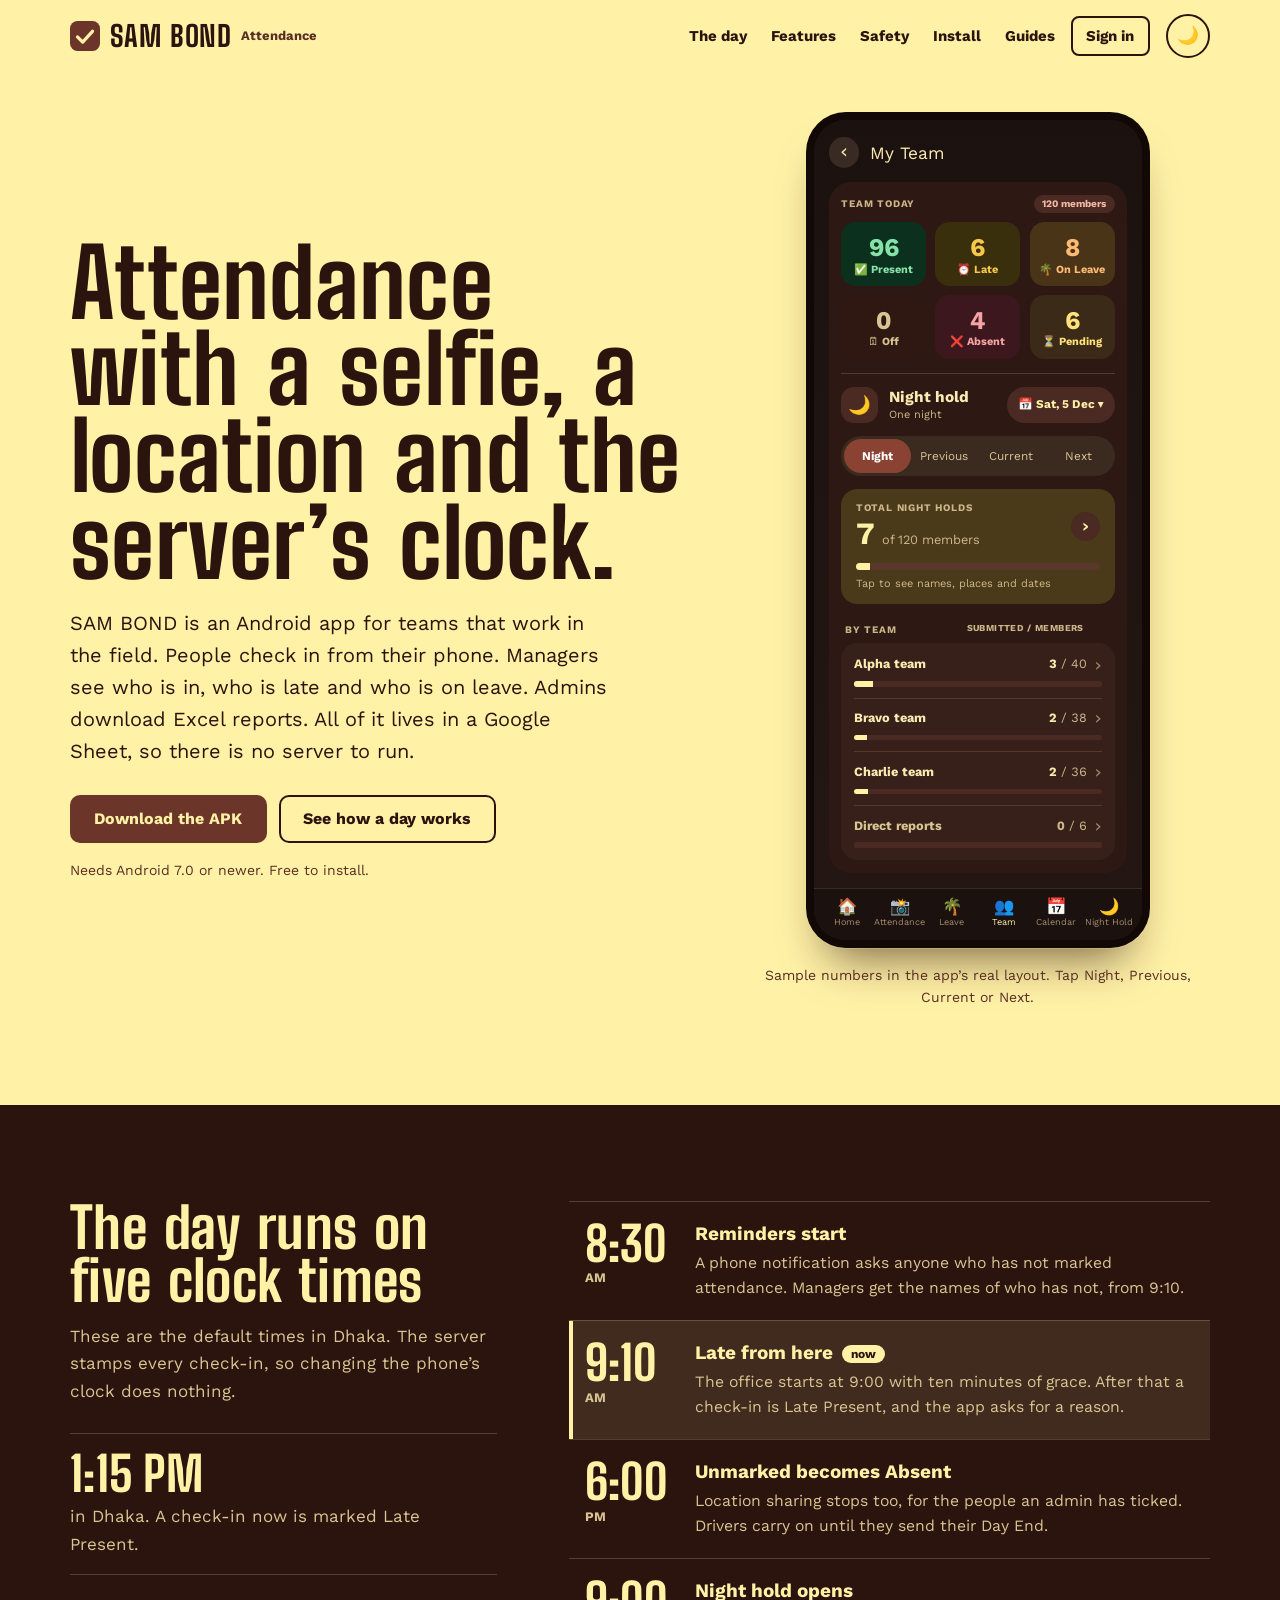
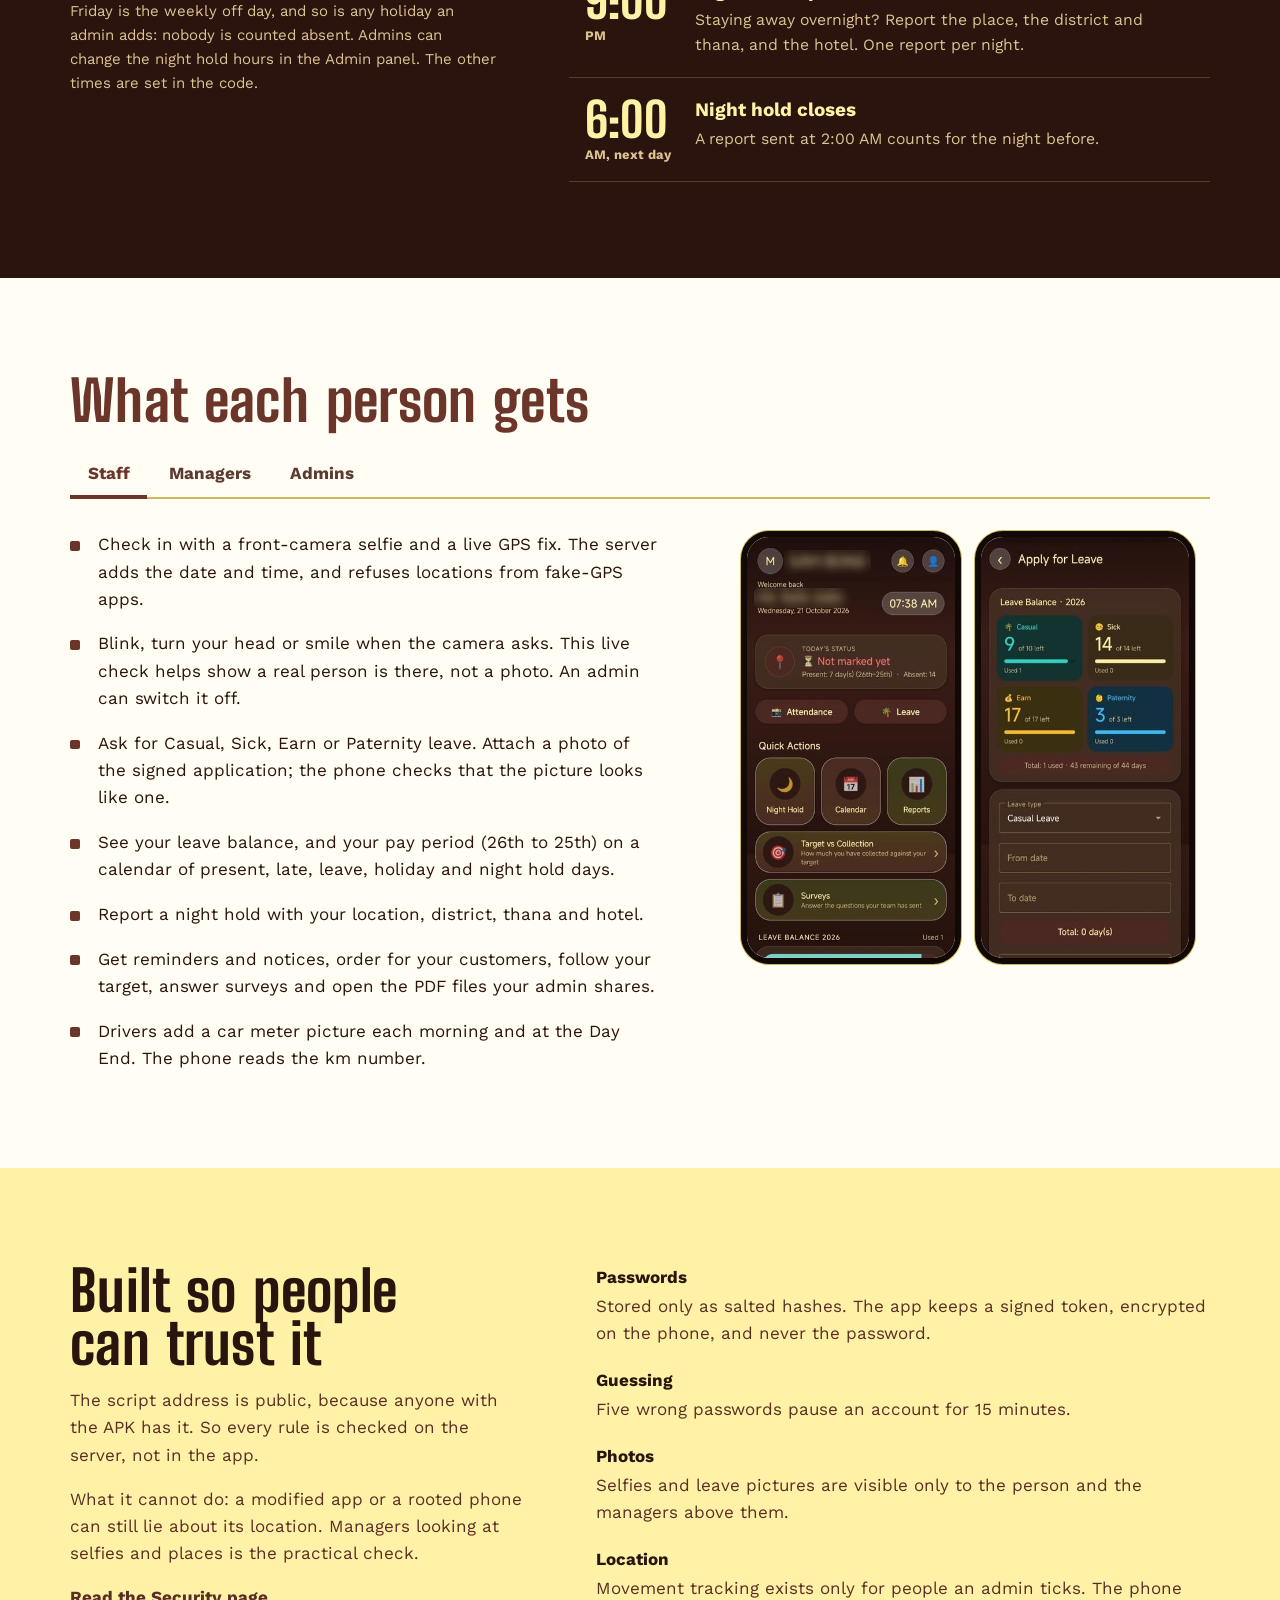
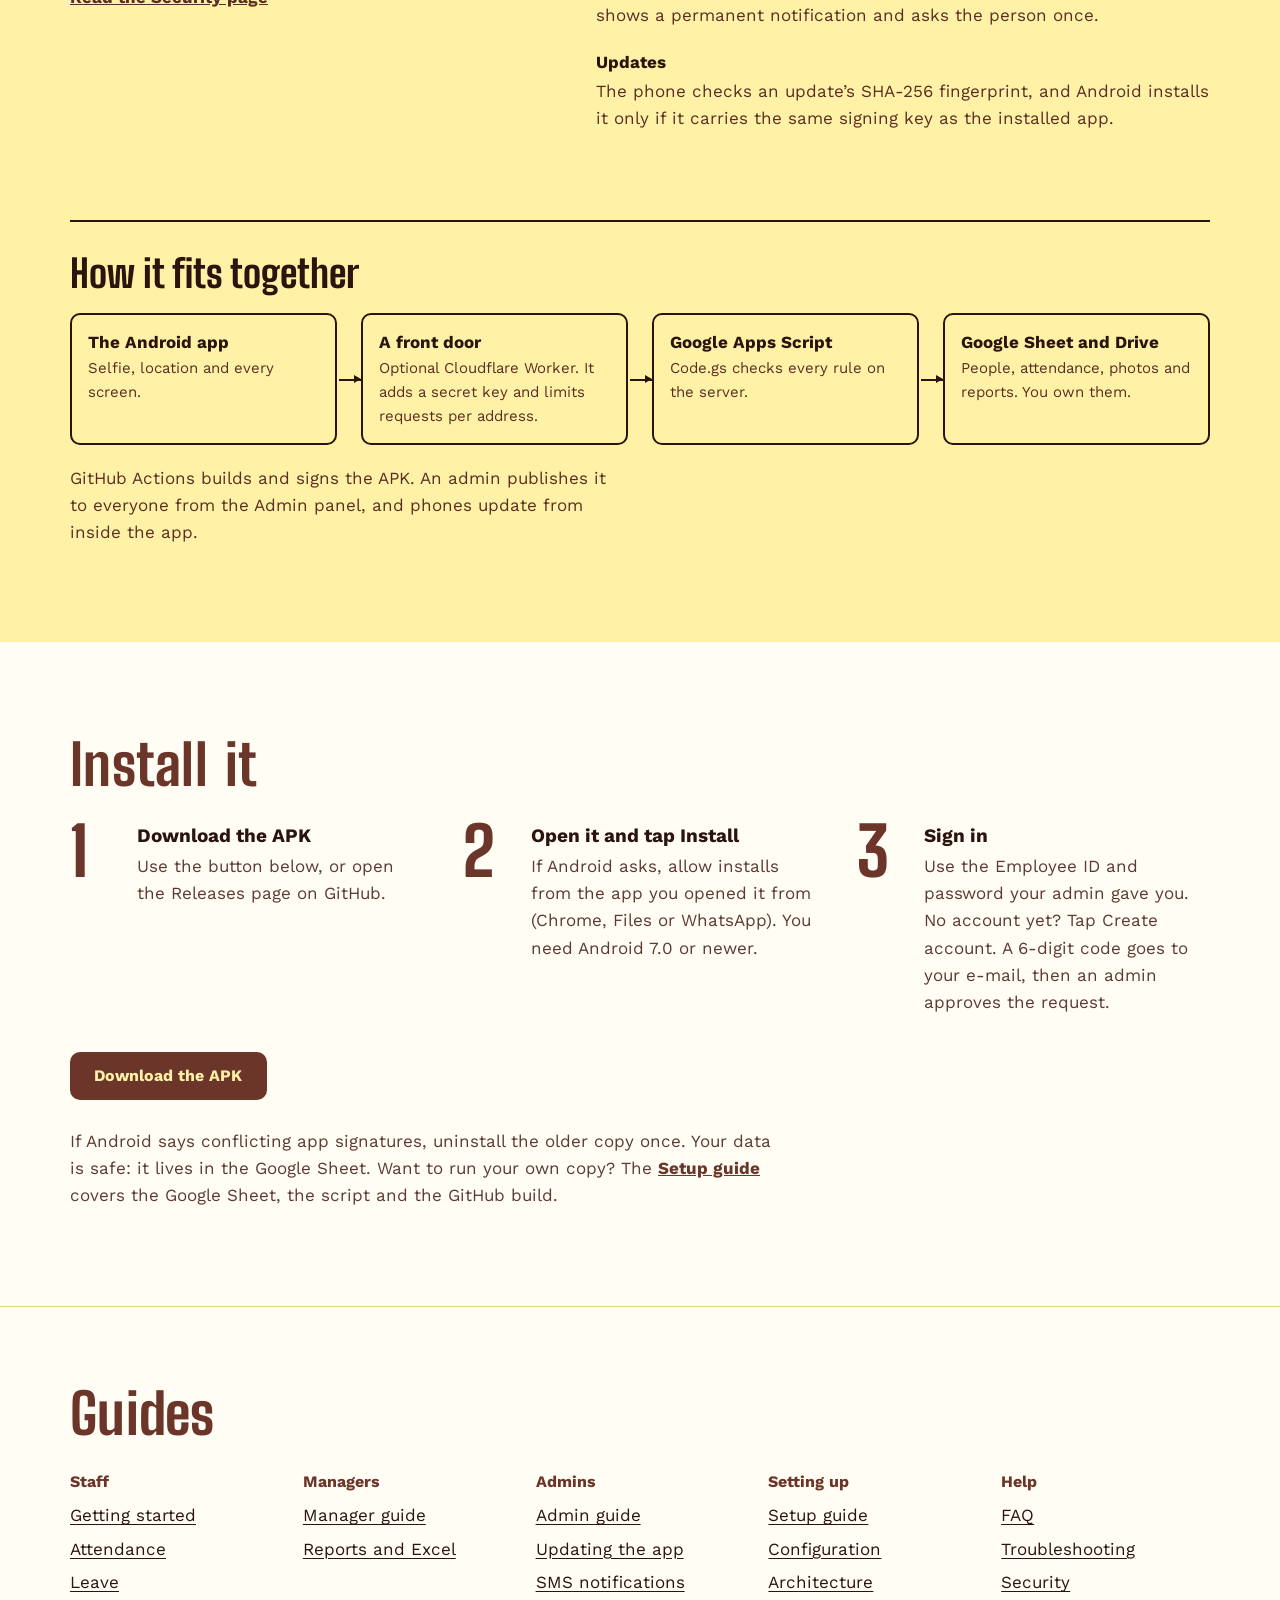
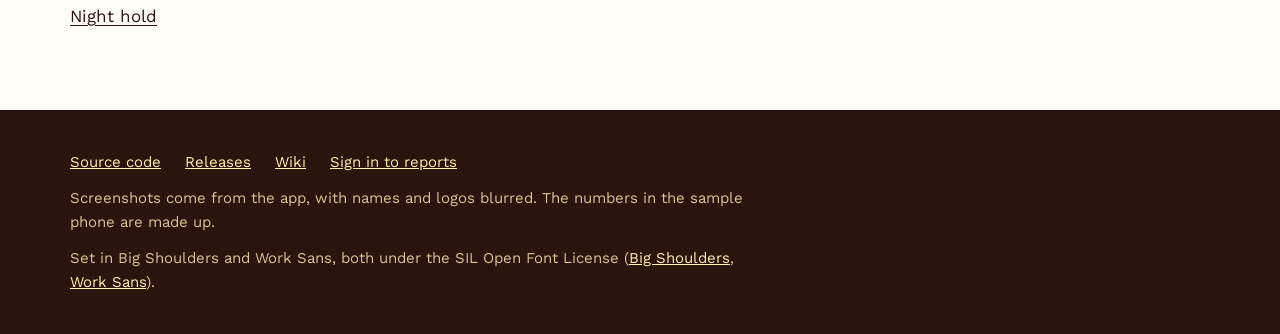
==== commit 198fce71: "Apply update" ====
--- a/docs/index.html
+++ b/docs/index.html
@@ -108,6 +108,9 @@
 .nav a{font-size:.9375rem;font-weight:700;text-decoration:none}
 .nav a:hover{text-decoration:underline;text-underline-offset:5px}
 .bar__go{font-size:.9375rem;font-weight:700;padding:.5rem .95rem;border-radius:8px;background:var(--btn);color:var(--btn-ink);text-decoration:none}
+.bar__in{font-size:.9375rem;font-weight:700;padding:.4rem .85rem;border:2px solid currentColor;border-radius:8px;color:inherit;text-decoration:none;white-space:nowrap}
+.bar__in:hover{background:rgba(127,127,127,.16)}
+@media (max-width:430px){.bar__go{display:none}}
 .mode{display:grid;place-items:center;width:44px;height:44px;border:2px solid currentColor;border-radius:50%;background:transparent;color:inherit;font-size:1.1rem;line-height:1;cursor:pointer}
 @media (min-width:760px){.nav{display:flex}.bar__go{display:none}}
 
@@ -295,6 +298,7 @@
       <a href="#install">Install</a>
       <a href="#guides">Guides</a>
     </nav>
+    <a class="bar__in" href="dashboard/">Sign in</a>
     <a class="bar__go" href="#install">Install</a>
     <button class="mode" id="mode" type="button" aria-label="Switch to the dark theme">🌙</button>
   </div>
@@ -545,6 +549,7 @@
       <a href="https://github.com/rafikuddin/attendance">Source code</a>
       <a href="https://github.com/rafikuddin/attendance/releases">Releases</a>
       <a href="https://github.com/rafikuddin/attendance/wiki">Wiki</a>
+      <a href="dashboard/">Sign in to reports</a>
     </div>
     <p>Screenshots come from the app, with names and logos blurred. The numbers in the sample phone are made up.</p>
     <p>Set in Big Shoulders and Work Sans, both under the SIL Open Font License (<a href="fonts/BigShoulders-OFL.txt">Big Shoulders</a>, <a href="fonts/WorkSans-OFL.txt">Work Sans</a>).</p>
